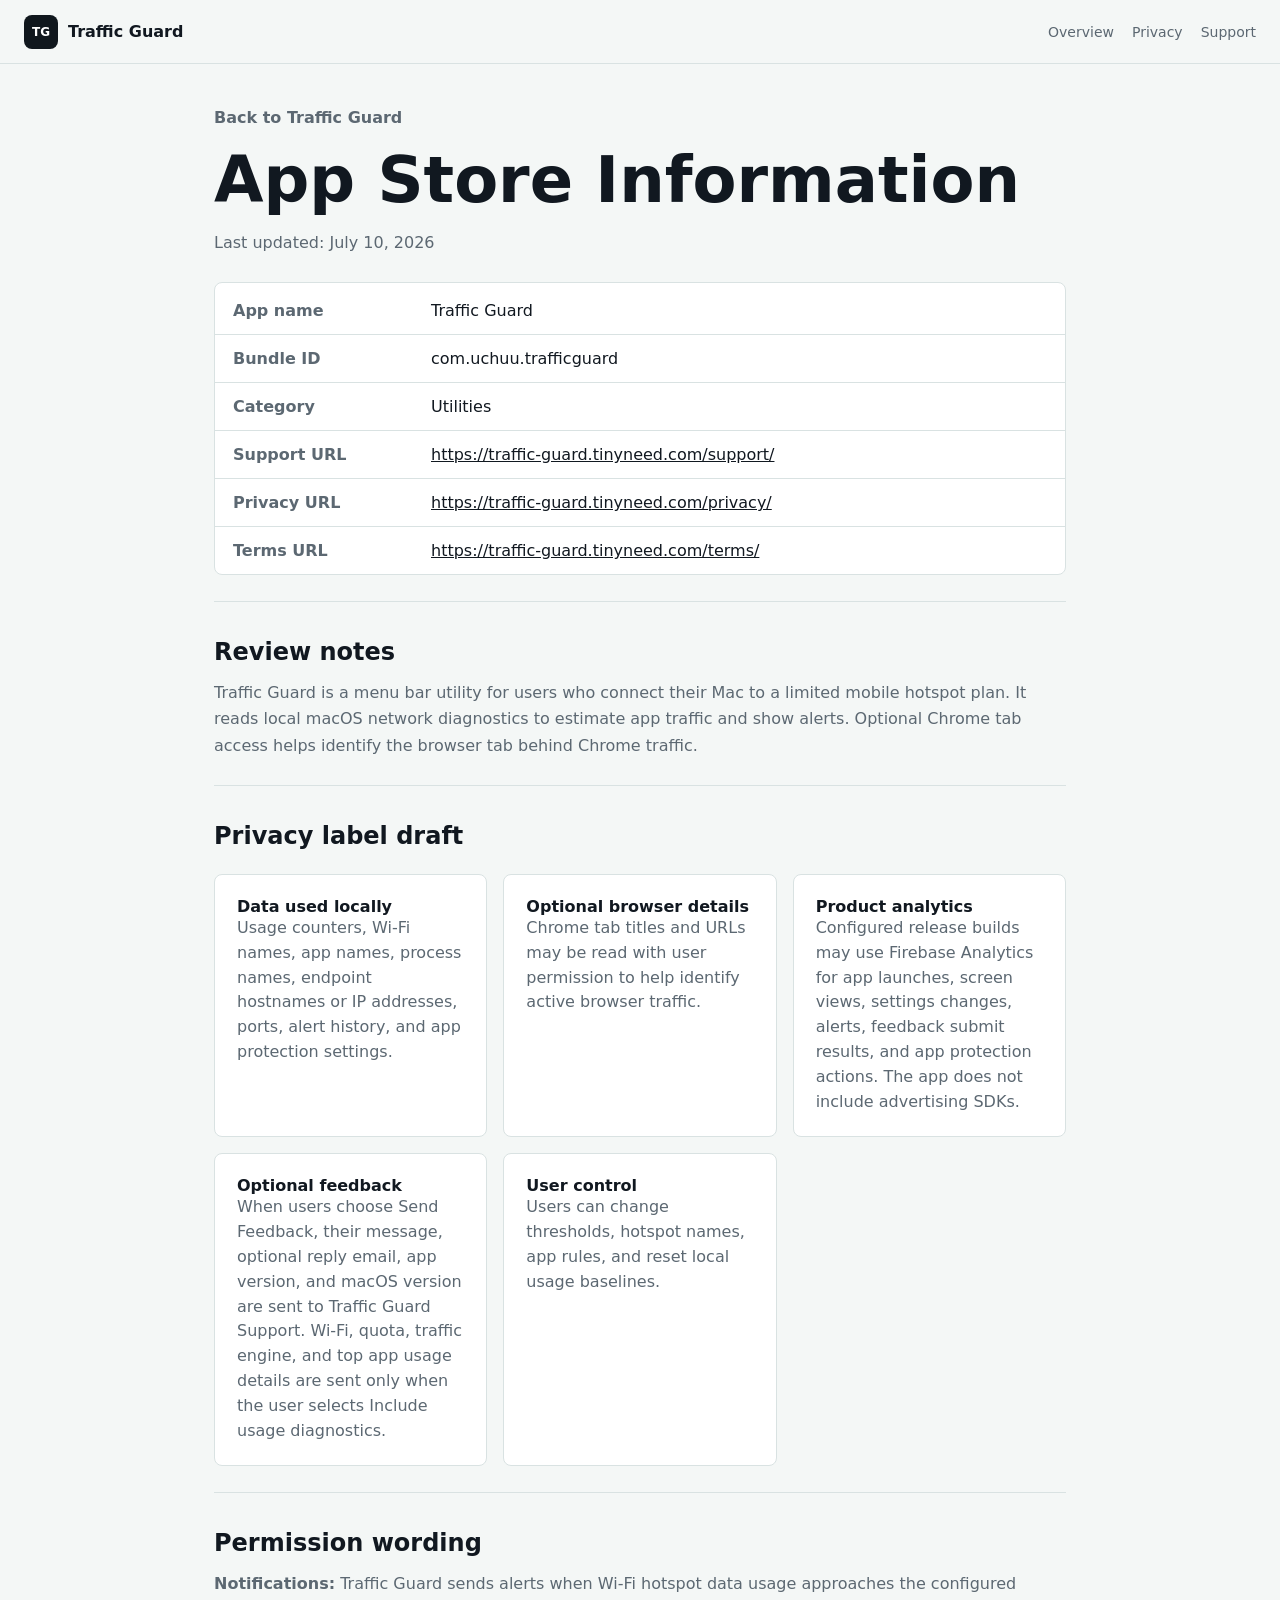
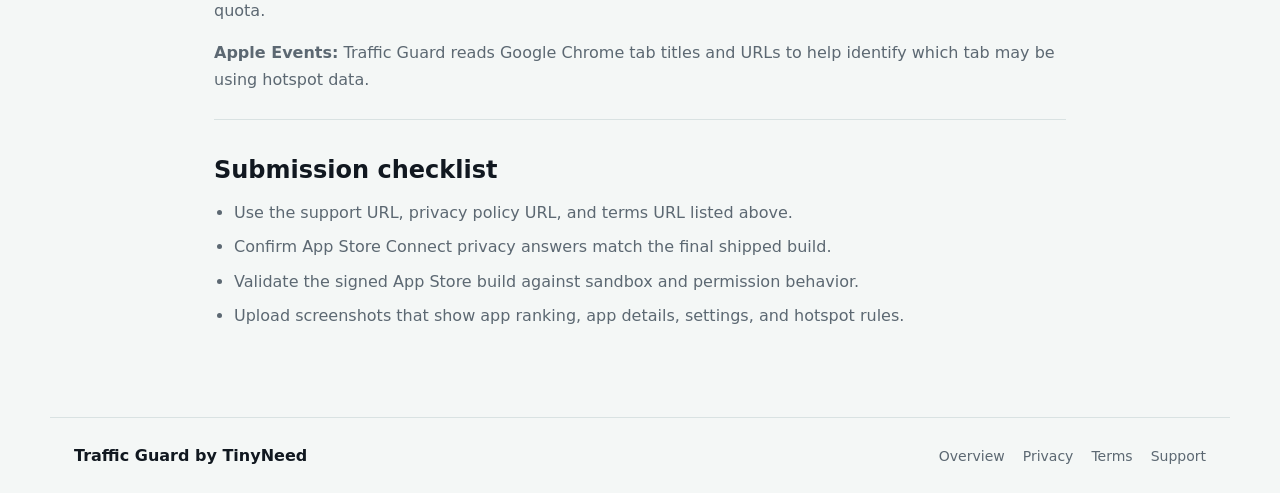
==== app-store/index.html @ c1a020a8 "Publish Traffic Guard support site" ====
<!doctype html>
<html lang="en">
  <head>
    <meta charset="utf-8">
    <meta name="viewport" content="width=device-width, initial-scale=1">
    <title>App Store Information - Traffic Guard</title>
    <meta name="description" content="App Store information, privacy details, and review notes for Traffic Guard.">
    <meta property="og:title" content="Traffic Guard App Store Information">
    <meta property="og:type" content="article">
    <meta property="og:url" content="https://traffic-guard.tinyneed.com/app-store/">
    <meta name="theme-color" content="#10171d">
    <link rel="canonical" href="https://traffic-guard.tinyneed.com/app-store/">
    <link rel="stylesheet" href="/styles.css">
  </head>
  <body>
    <header class="topbar">
      <a class="brand" href="/" aria-label="Traffic Guard home">
        <span class="brand-mark">TG</span>
        <span>Traffic Guard</span>
      </a>
      <nav class="topnav" aria-label="Site links">
        <a href="/">Overview</a>
        <a href="/privacy/">Privacy</a>
        <a href="/support/">Support</a>
      </nav>
    </header>

    <main class="simple-page app-store-page">
      <a class="back-link" href="/">Back to Traffic Guard</a>
      <h1>App Store Information</h1>
      <p class="updated">Last updated: July 10, 2026</p>

      <section class="info-table" aria-label="App metadata">
        <div><strong>App name</strong><span>Traffic Guard</span></div>
        <div><strong>Bundle ID</strong><span>com.uchuu.trafficguard</span></div>
        <div><strong>Category</strong><span>Utilities</span></div>
        <div><strong>Support URL</strong><span><a href="/support/">https://traffic-guard.tinyneed.com/support/</a></span></div>
        <div><strong>Privacy URL</strong><span><a href="/privacy/">https://traffic-guard.tinyneed.com/privacy/</a></span></div>
        <div><strong>Terms URL</strong><span><a href="/terms/">https://traffic-guard.tinyneed.com/terms/</a></span></div>
      </section>

      <section>
        <h2>Review notes</h2>
        <p>Traffic Guard is a menu bar utility for users who connect their Mac to a limited mobile hotspot plan. It reads local macOS network diagnostics to estimate app traffic and show alerts. Optional Chrome tab access helps identify the browser tab behind Chrome traffic.</p>
      </section>

      <section>
        <h2>Privacy label draft</h2>
        <div class="check-grid">
          <article>
            <strong>Data used locally</strong>
            <p>Usage counters, Wi-Fi names, app names, process names, endpoint hostnames or IP addresses, ports, alert history, and app protection settings.</p>
          </article>
          <article>
            <strong>Optional browser details</strong>
            <p>Chrome tab titles and URLs may be read with user permission to help identify active browser traffic.</p>
          </article>
          <article>
            <strong>Product analytics</strong>
            <p>Configured release builds may use Firebase Analytics for app launches, screen views, settings changes, alerts, feedback submit results, and app protection actions. The app does not include advertising SDKs.</p>
          </article>
          <article>
            <strong>Optional feedback</strong>
            <p>When users choose Send Feedback, their message, optional reply email, app version, and macOS version are sent to Traffic Guard Support. Wi-Fi, quota, traffic engine, and top app usage details are sent only when the user selects Include usage diagnostics.</p>
          </article>
          <article>
            <strong>User control</strong>
            <p>Users can change thresholds, hotspot names, app rules, and reset local usage baselines.</p>
          </article>
        </div>
      </section>

      <section>
        <h2>Permission wording</h2>
        <p><strong>Notifications:</strong> Traffic Guard sends alerts when Wi-Fi hotspot data usage approaches the configured quota.</p>
        <p><strong>Apple Events:</strong> Traffic Guard reads Google Chrome tab titles and URLs to help identify which tab may be using hotspot data.</p>
      </section>

      <section>
        <h2>Submission checklist</h2>
        <ul>
          <li>Use the support URL, privacy policy URL, and terms URL listed above.</li>
          <li>Confirm App Store Connect privacy answers match the final shipped build.</li>
          <li>Validate the signed App Store build against sandbox and permission behavior.</li>
          <li>Upload screenshots that show app ranking, app details, settings, and hotspot rules.</li>
        </ul>
      </section>
    </main>

    <footer class="footer">
      <span>Traffic Guard by TinyNeed</span>
      <a href="/">Overview</a>
      <a href="/privacy/">Privacy</a>
      <a href="/terms/">Terms</a>
      <a href="/support/">Support</a>
    </footer>
  </body>
</html>
---- styles.css ----
:root {
  color-scheme: light;
  --bg: #f4f7f6;
  --ink: #111820;
  --muted: #5c6872;
  --panel: #ffffff;
  --line: #d9e2e2;
  --dark: #10171d;
  --dark-soft: #1c252d;
  --cyan: #09bfd0;
  --blue: #1583ee;
  --violet: #6676ff;
  --amber: #d9851f;
  --shadow: 0 24px 70px rgba(17, 24, 32, 0.14);
  font-family: Inter, ui-sans-serif, system-ui, -apple-system, BlinkMacSystemFont, "Segoe UI", sans-serif;
}

* {
  box-sizing: border-box;
}

html {
  scroll-behavior: smooth;
}

body {
  background: var(--bg);
  color: var(--ink);
  margin: 0;
}

a {
  color: inherit;
}

.topbar {
  align-items: center;
  background: rgba(244, 247, 246, 0.94);
  border-bottom: 1px solid var(--line);
  display: flex;
  justify-content: space-between;
  min-height: 64px;
  padding: 0 24px;
  position: sticky;
  top: 0;
  z-index: 20;
}

.brand,
.topnav,
.footer {
  align-items: center;
  display: flex;
}

.brand {
  font-weight: 800;
  gap: 10px;
  text-decoration: none;
}

.brand-mark {
  align-items: center;
  aspect-ratio: 1;
  background: var(--dark);
  border-radius: 8px;
  color: #fff;
  display: inline-flex;
  font-size: 12px;
  justify-content: center;
  width: 34px;
}

.topnav,
.footer {
  gap: 18px;
}

.topnav a,
.footer a {
  color: var(--muted);
  font-size: 14px;
  text-decoration: none;
}

.hero {
  align-items: flex-end;
  background: var(--dark);
  color: #fff;
  display: flex;
  min-height: min(720px, 72vh);
  overflow: hidden;
  position: relative;
}

.hero-image {
  height: 100%;
  inset: 0;
  object-fit: cover;
  object-position: center top;
  position: absolute;
  width: 100%;
}

.hero-overlay {
  background: linear-gradient(90deg, rgba(16, 23, 29, 0.96) 0%, rgba(16, 23, 29, 0.78) 44%, rgba(16, 23, 29, 0.22) 100%);
  inset: 0;
  position: absolute;
}

.hero-content {
  max-width: 720px;
  padding: 80px 24px 84px;
  position: relative;
  width: min(1180px, 100%);
  margin: 0 auto;
}

.eyebrow {
  color: var(--cyan);
  font-size: 13px;
  font-weight: 800;
  letter-spacing: 0;
  margin: 0 0 10px;
  text-transform: uppercase;
}

h1,
h2,
h3,
p {
  margin-top: 0;
}

h1 {
  font-size: clamp(44px, 7vw, 86px);
  line-height: 0.98;
  margin-bottom: 18px;
}

h2 {
  font-size: clamp(30px, 4vw, 48px);
  line-height: 1.08;
  margin-bottom: 14px;
}

h3 {
  font-size: 20px;
  margin-bottom: 10px;
}

.hero-text {
  color: rgba(255, 255, 255, 0.84);
  font-size: 20px;
  line-height: 1.55;
  max-width: 660px;
}

.hero-actions {
  display: flex;
  flex-wrap: wrap;
  gap: 12px;
  margin-top: 28px;
}

.button {
  border-radius: 8px;
  display: inline-flex;
  font-weight: 800;
  min-height: 44px;
  padding: 12px 16px;
  text-decoration: none;
}

.button.primary {
  background: var(--blue);
  color: #fff;
}

.button.secondary {
  background: rgba(255, 255, 255, 0.12);
  color: #fff;
}

.summary-band,
.section,
.simple-page,
.footer {
  margin: 0 auto;
  max-width: 1180px;
  padding-left: 24px;
  padding-right: 24px;
}

.summary-band {
  display: grid;
  gap: 16px;
  grid-template-columns: repeat(3, minmax(0, 1fr));
  padding-bottom: 26px;
  padding-top: 26px;
}

.summary-band div {
  background: var(--panel);
  border: 1px solid var(--line);
  border-radius: 8px;
  padding: 18px;
}

.summary-band strong,
.summary-band span {
  display: block;
}

.summary-band span {
  color: var(--muted);
  line-height: 1.45;
  margin-top: 6px;
}

.section {
  padding-bottom: 56px;
  padding-top: 38px;
}

.section-heading {
  max-width: 760px;
}

.section-heading p,
.two-column p,
.simple-page p,
.simple-page li {
  color: var(--muted);
  line-height: 1.65;
}

.product-shot img {
  border: 1px solid var(--line);
  border-radius: 8px;
  box-shadow: var(--shadow);
  display: block;
  margin-top: 24px;
  width: 100%;
}

.feature-grid,
.check-grid {
  display: grid;
  gap: 16px;
  grid-template-columns: repeat(3, minmax(0, 1fr));
  margin-top: 24px;
}

.feature-grid article,
.check-grid article,
.link-panel,
.info-table,
.faq details {
  background: var(--panel);
  border: 1px solid var(--line);
  border-radius: 8px;
}

.feature-grid article,
.check-grid article {
  padding: 22px;
}

.feature-grid p,
.check-grid p {
  color: var(--muted);
  line-height: 1.55;
  margin-bottom: 0;
}

.two-column {
  align-items: start;
  display: grid;
  gap: 28px;
  grid-template-columns: minmax(0, 1fr) 360px;
}

.link-panel {
  display: grid;
  gap: 10px;
  padding: 18px;
}

.link-panel a {
  background: #eef5f7;
  border-radius: 8px;
  color: var(--dark);
  font-weight: 800;
  padding: 12px;
  text-decoration: none;
}

.faq details {
  margin-top: 12px;
  padding: 18px 20px;
}

.faq summary {
  cursor: pointer;
  font-weight: 800;
}

.faq details p {
  color: var(--muted);
  line-height: 1.6;
  margin: 12px 0 0;
}

.footer {
  border-top: 1px solid var(--line);
  color: var(--muted);
  justify-content: flex-start;
  min-height: 76px;
}

.footer span {
  color: var(--ink);
  font-weight: 800;
  margin-right: auto;
}

.simple-page {
  max-width: 900px;
  padding-bottom: 72px;
  padding-top: 44px;
}

.simple-page h1 {
  color: var(--ink);
  font-size: clamp(40px, 7vw, 64px);
}

.simple-page h2 {
  font-size: 24px;
  margin-top: 34px;
}

.simple-page section {
  border-top: 1px solid var(--line);
  margin-top: 26px;
  padding-top: 4px;
}

.updated,
.back-link {
  color: var(--muted);
}

.back-link {
  display: inline-block;
  font-weight: 800;
  margin-bottom: 22px;
  text-decoration: none;
}

.simple-page ul {
  padding-left: 20px;
}

.simple-page li + li {
  margin-top: 8px;
}

.info-table {
  display: grid;
  margin-top: 20px;
  overflow: hidden;
}

.info-table div {
  display: grid;
  gap: 18px;
  grid-template-columns: 180px minmax(0, 1fr);
  padding: 14px 18px;
}

.info-table div + div {
  border-top: 1px solid var(--line);
}

.info-table strong {
  color: var(--muted);
}

.info-table span {
  overflow-wrap: anywhere;
}

@media (max-width: 760px) {
  .topbar {
    align-items: flex-start;
    flex-direction: column;
    gap: 12px;
    padding-bottom: 14px;
    padding-top: 14px;
  }

  .topnav,
  .footer {
    flex-wrap: wrap;
  }

  .hero {
    min-height: 640px;
  }

  .hero-overlay {
    background: linear-gradient(180deg, rgba(16, 23, 29, 0.94) 0%, rgba(16, 23, 29, 0.82) 58%, rgba(16, 23, 29, 0.42) 100%);
  }

  .hero-content {
    padding-bottom: 56px;
    padding-top: 58px;
  }

  .summary-band,
  .feature-grid,
  .check-grid,
  .two-column,
  .info-table div {
    grid-template-columns: 1fr;
  }

  .button {
    justify-content: center;
    width: 100%;
  }

  .section {
    padding-bottom: 42px;
    padding-top: 28px;
  }
}
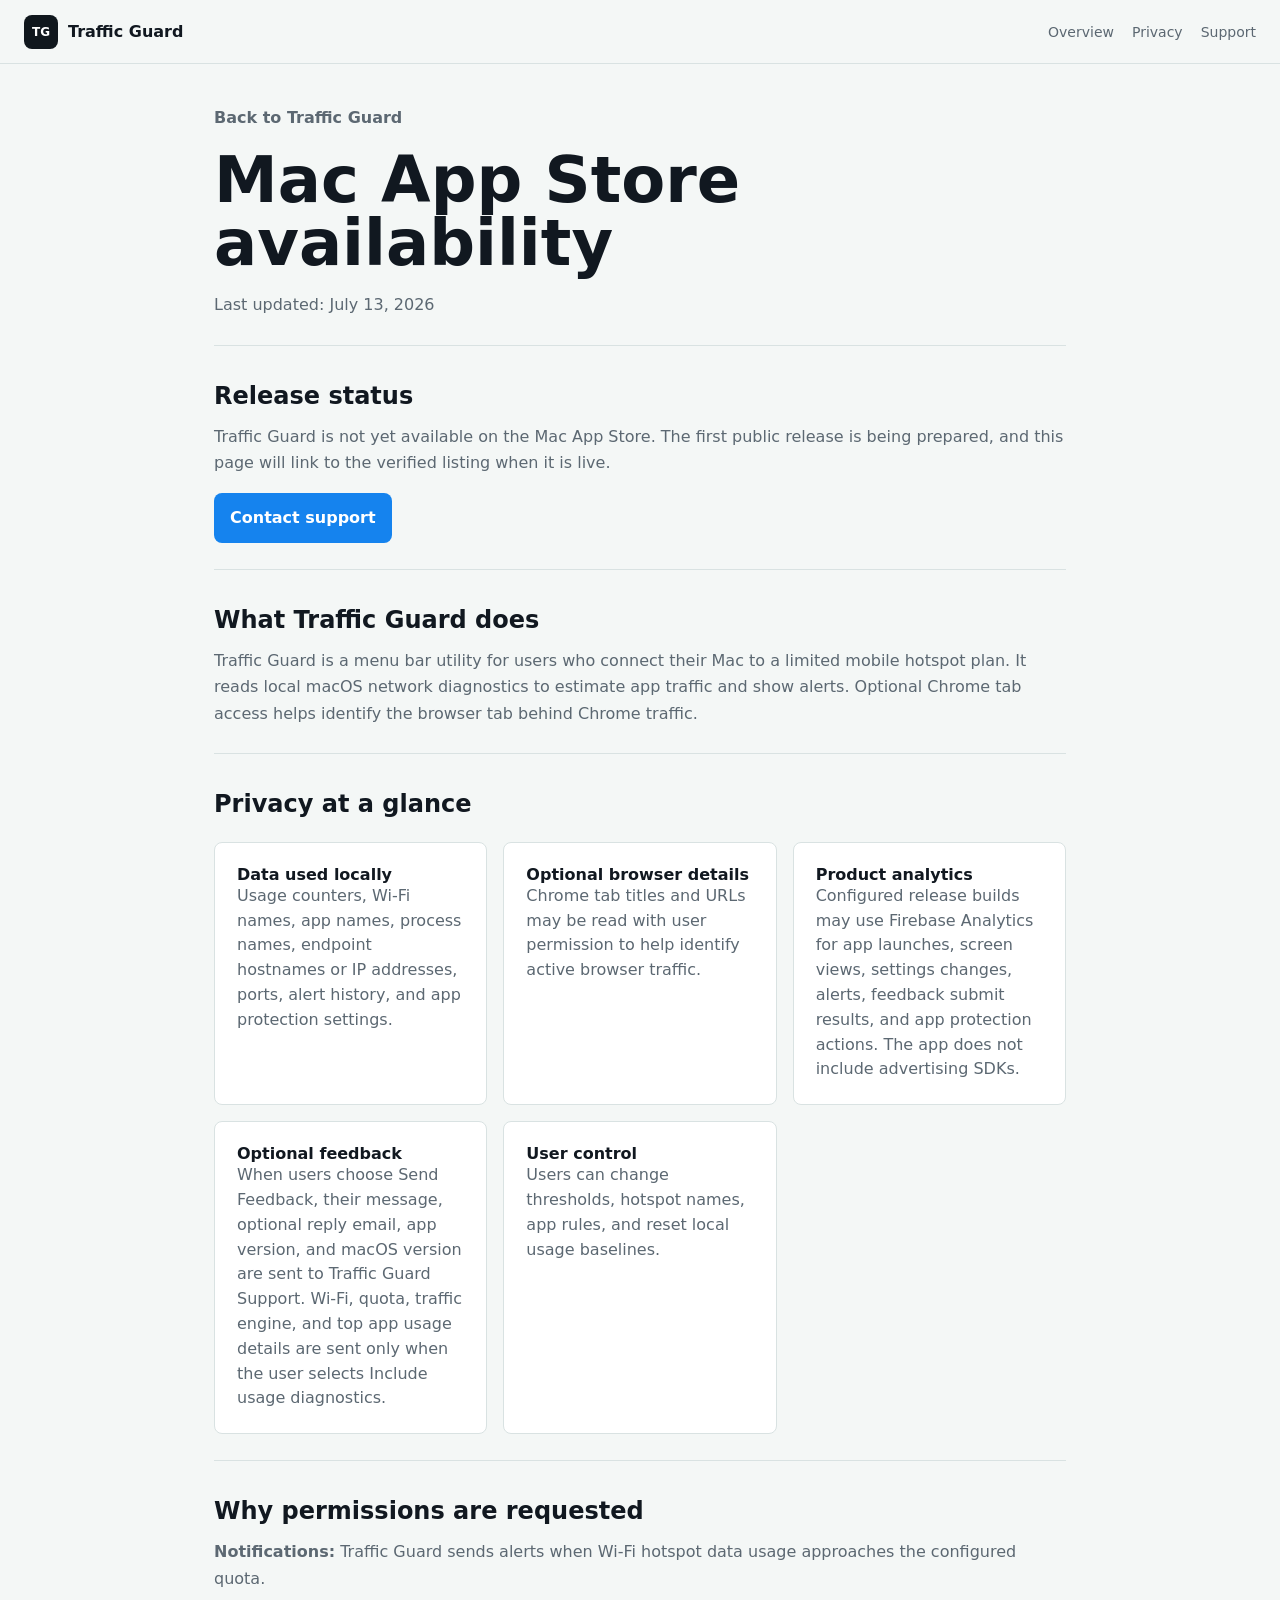
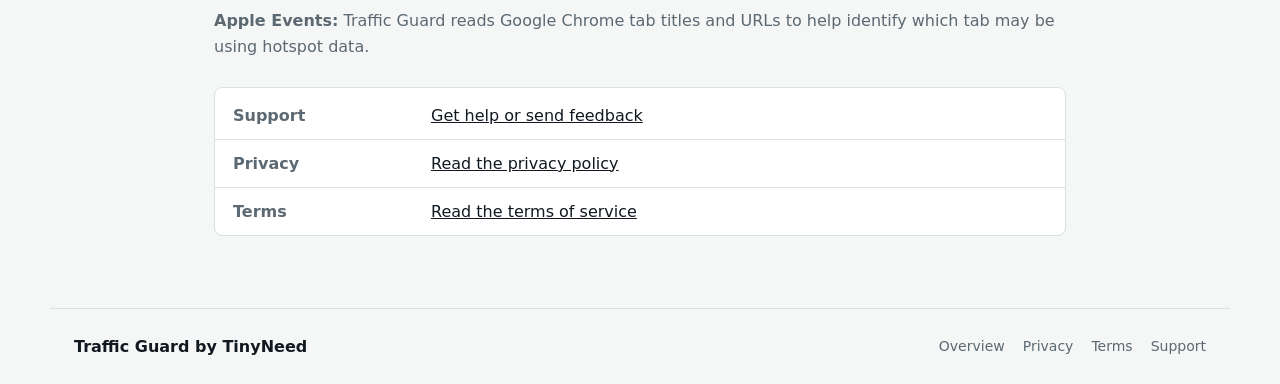
==== commit 2e493129: "fix: publish customer-facing App Store status" ====
--- a/app-store/index.html
+++ b/app-store/index.html
@@ -3,9 +3,9 @@
   <head>
     <meta charset="utf-8">
     <meta name="viewport" content="width=device-width, initial-scale=1">
-    <title>App Store Information - Traffic Guard</title>
-    <meta name="description" content="App Store information, privacy details, and review notes for Traffic Guard.">
-    <meta property="og:title" content="Traffic Guard App Store Information">
+    <title>Mac App Store Availability - Traffic Guard</title>
+    <meta name="description" content="Check Traffic Guard Mac App Store availability and find support, privacy, and permission details.">
+    <meta property="og:title" content="Traffic Guard Mac App Store Availability">
     <meta property="og:type" content="article">
     <meta property="og:url" content="https://traffic-guard.tinyneed.com/app-store/">
     <meta name="theme-color" content="#10171d">
@@ -27,25 +27,22 @@
 
     <main class="simple-page app-store-page">
       <a class="back-link" href="/">Back to Traffic Guard</a>
-      <h1>App Store Information</h1>
-      <p class="updated">Last updated: July 10, 2026</p>
+      <h1>Mac App Store availability</h1>
+      <p class="updated">Last updated: July 13, 2026</p>
 
-      <section class="info-table" aria-label="App metadata">
-        <div><strong>App name</strong><span>Traffic Guard</span></div>
-        <div><strong>Bundle ID</strong><span>com.uchuu.trafficguard</span></div>
-        <div><strong>Category</strong><span>Utilities</span></div>
-        <div><strong>Support URL</strong><span><a href="/support/">https://traffic-guard.tinyneed.com/support/</a></span></div>
-        <div><strong>Privacy URL</strong><span><a href="/privacy/">https://traffic-guard.tinyneed.com/privacy/</a></span></div>
-        <div><strong>Terms URL</strong><span><a href="/terms/">https://traffic-guard.tinyneed.com/terms/</a></span></div>
+      <section>
+        <h2>Release status</h2>
+        <p>Traffic Guard is not yet available on the Mac App Store. The first public release is being prepared, and this page will link to the verified listing when it is live.</p>
+        <p><a class="button primary" href="/support/">Contact support</a></p>
       </section>
 
       <section>
-        <h2>Review notes</h2>
+        <h2>What Traffic Guard does</h2>
         <p>Traffic Guard is a menu bar utility for users who connect their Mac to a limited mobile hotspot plan. It reads local macOS network diagnostics to estimate app traffic and show alerts. Optional Chrome tab access helps identify the browser tab behind Chrome traffic.</p>
       </section>
 
       <section>
-        <h2>Privacy label draft</h2>
+        <h2>Privacy at a glance</h2>
         <div class="check-grid">
           <article>
             <strong>Data used locally</strong>
@@ -71,19 +68,15 @@
       </section>
 
       <section>
-        <h2>Permission wording</h2>
+        <h2>Why permissions are requested</h2>
         <p><strong>Notifications:</strong> Traffic Guard sends alerts when Wi-Fi hotspot data usage approaches the configured quota.</p>
         <p><strong>Apple Events:</strong> Traffic Guard reads Google Chrome tab titles and URLs to help identify which tab may be using hotspot data.</p>
       </section>
 
-      <section>
-        <h2>Submission checklist</h2>
-        <ul>
-          <li>Use the support URL, privacy policy URL, and terms URL listed above.</li>
-          <li>Confirm App Store Connect privacy answers match the final shipped build.</li>
-          <li>Validate the signed App Store build against sandbox and permission behavior.</li>
-          <li>Upload screenshots that show app ranking, app details, settings, and hotspot rules.</li>
-        </ul>
+      <section class="info-table" aria-label="Official Traffic Guard links">
+        <div><strong>Support</strong><span><a href="/support/">Get help or send feedback</a></span></div>
+        <div><strong>Privacy</strong><span><a href="/privacy/">Read the privacy policy</a></span></div>
+        <div><strong>Terms</strong><span><a href="/terms/">Read the terms of service</a></span></div>
       </section>
     </main>
 
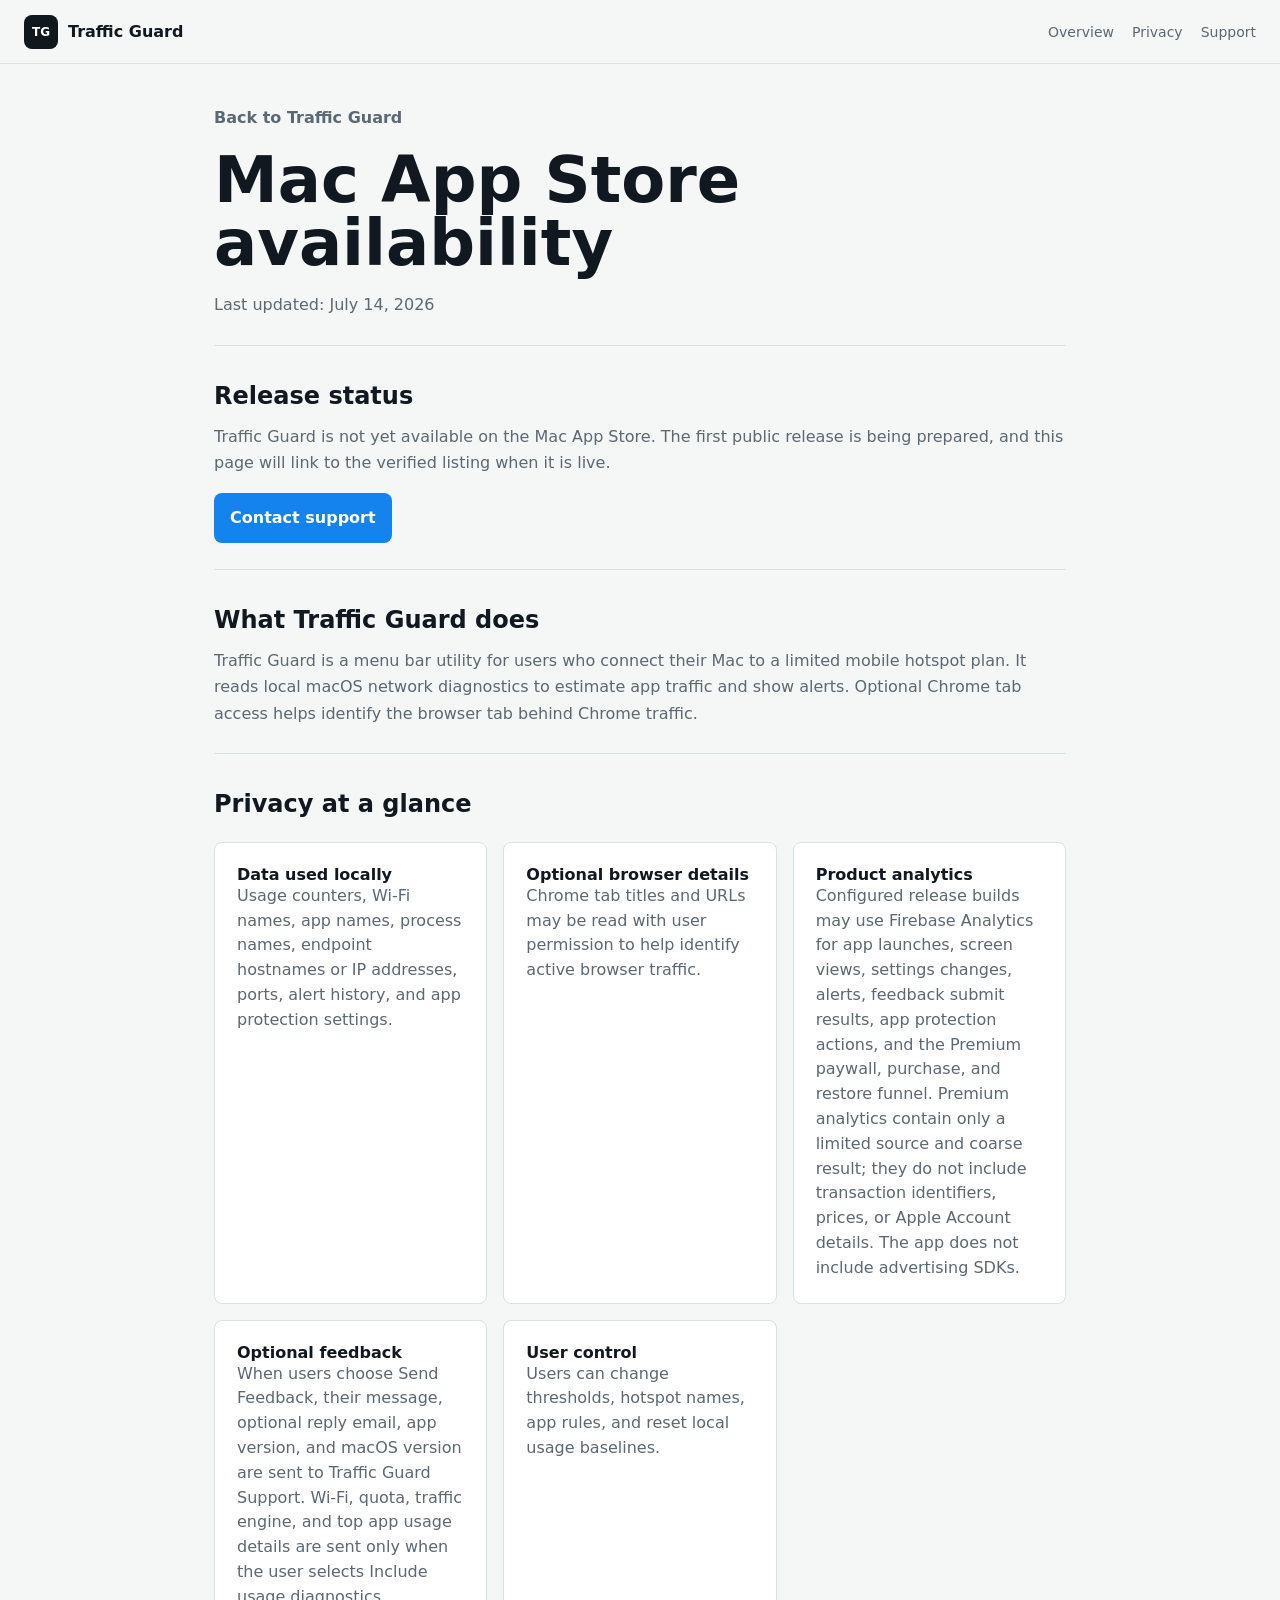
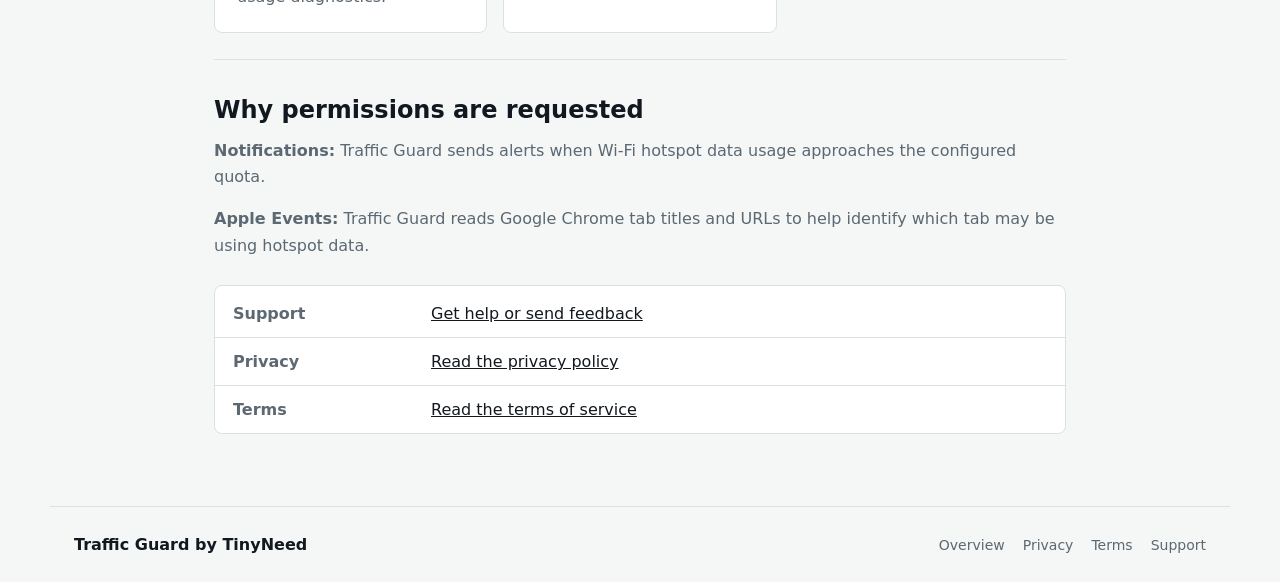
==== commit 8e672b53: "UCH-128 Disclose Premium analytics funnel" ====
--- a/app-store/index.html
+++ b/app-store/index.html
@@ -28,7 +28,7 @@
     <main class="simple-page app-store-page">
       <a class="back-link" href="/">Back to Traffic Guard</a>
       <h1>Mac App Store availability</h1>
-      <p class="updated">Last updated: July 13, 2026</p>
+      <p class="updated">Last updated: July 14, 2026</p>
 
       <section>
         <h2>Release status</h2>
@@ -54,7 +54,7 @@
           </article>
           <article>
             <strong>Product analytics</strong>
-            <p>Configured release builds may use Firebase Analytics for app launches, screen views, settings changes, alerts, feedback submit results, and app protection actions. The app does not include advertising SDKs.</p>
+            <p>Configured release builds may use Firebase Analytics for app launches, screen views, settings changes, alerts, feedback submit results, app protection actions, and the Premium paywall, purchase, and restore funnel. Premium analytics contain only a limited source and coarse result; they do not include transaction identifiers, prices, or Apple Account details. The app does not include advertising SDKs.</p>
           </article>
           <article>
             <strong>Optional feedback</strong>
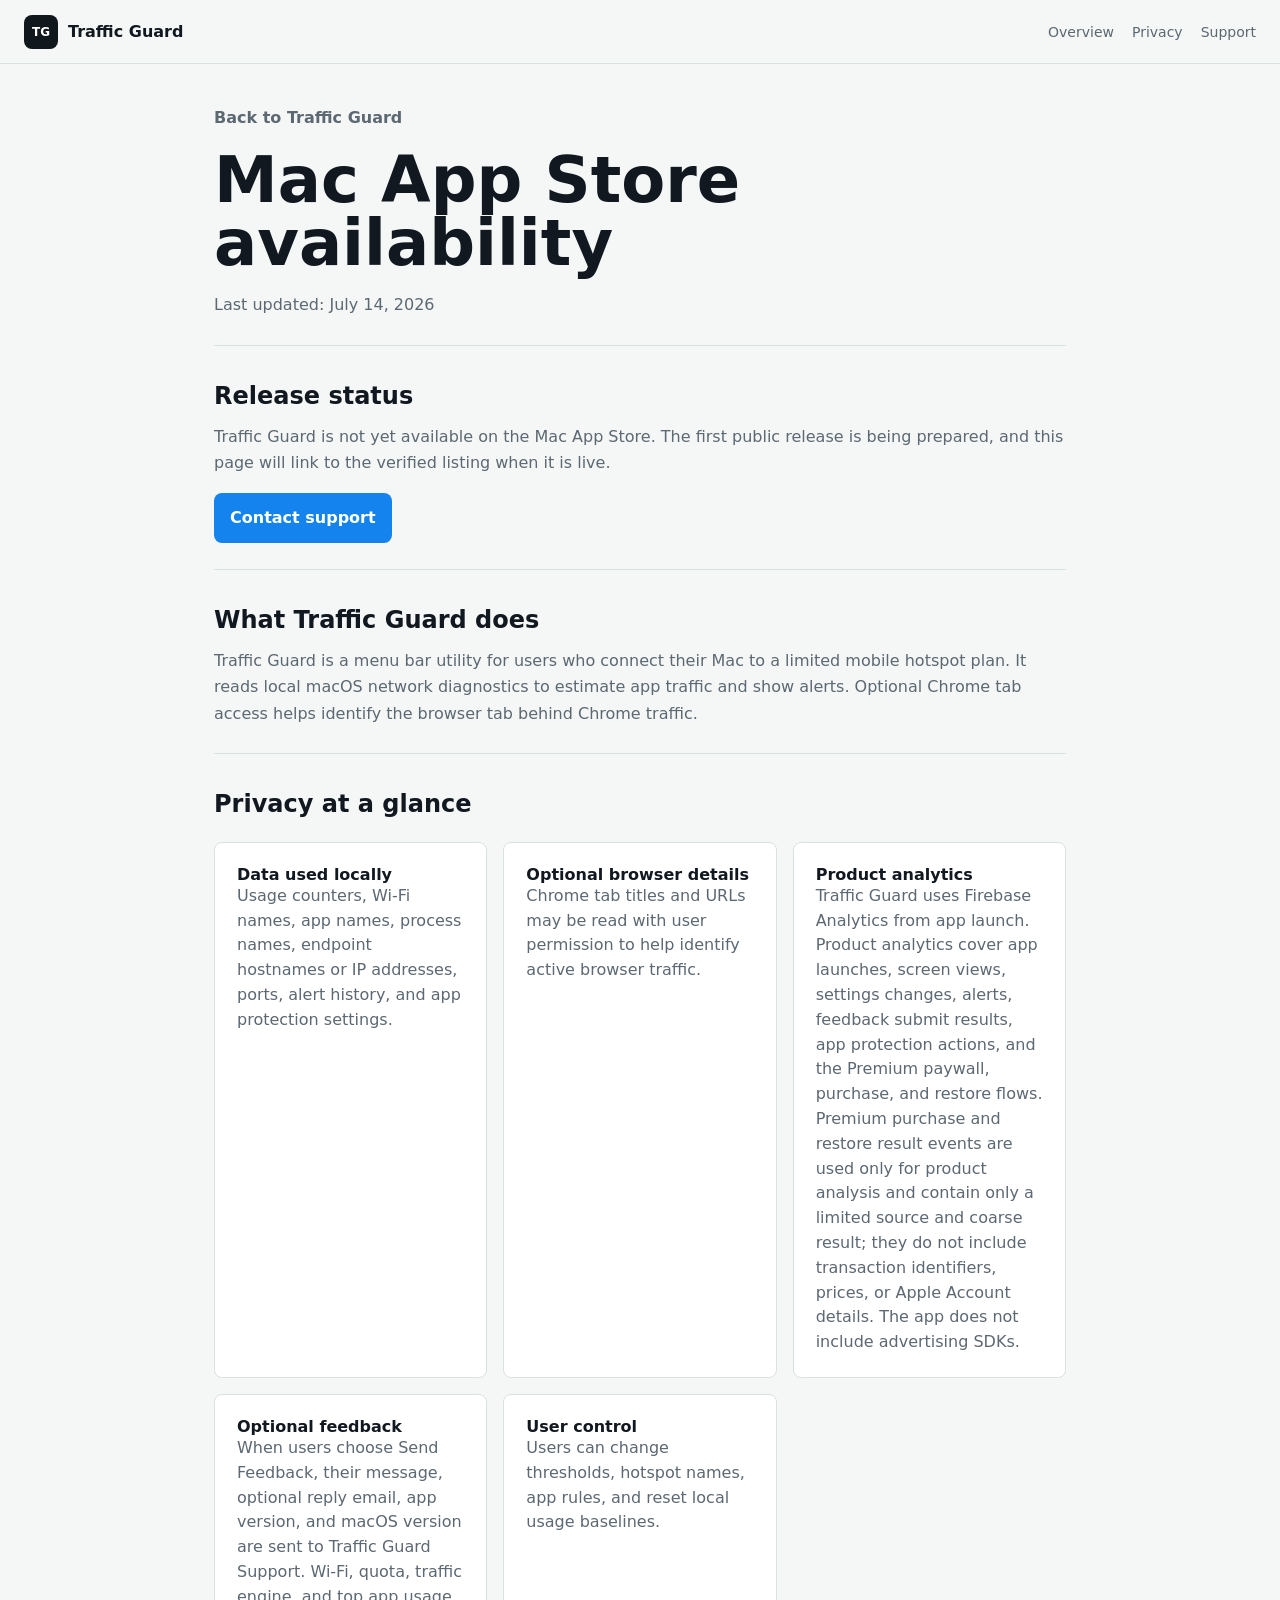
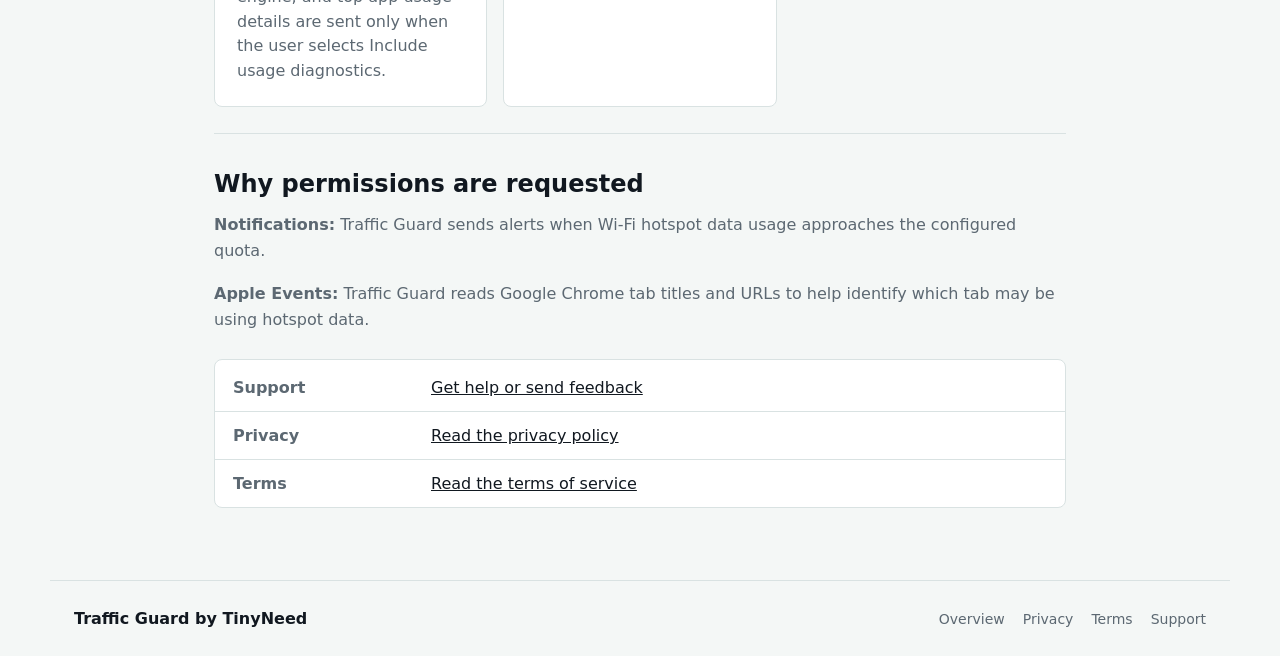
==== commit 4c082286: "Clarify Traffic Guard analytics disclosure" ====
--- a/app-store/index.html
+++ b/app-store/index.html
@@ -54,7 +54,7 @@
           </article>
           <article>
             <strong>Product analytics</strong>
-            <p>Configured release builds may use Firebase Analytics for app launches, screen views, settings changes, alerts, feedback submit results, app protection actions, and the Premium paywall, purchase, and restore funnel. Premium analytics contain only a limited source and coarse result; they do not include transaction identifiers, prices, or Apple Account details. The app does not include advertising SDKs.</p>
+            <p>Traffic Guard uses Firebase Analytics from app launch. Product analytics cover app launches, screen views, settings changes, alerts, feedback submit results, app protection actions, and the Premium paywall, purchase, and restore flows. Premium purchase and restore result events are used only for product analysis and contain only a limited source and coarse result; they do not include transaction identifiers, prices, or Apple Account details. The app does not include advertising SDKs.</p>
           </article>
           <article>
             <strong>Optional feedback</strong>
